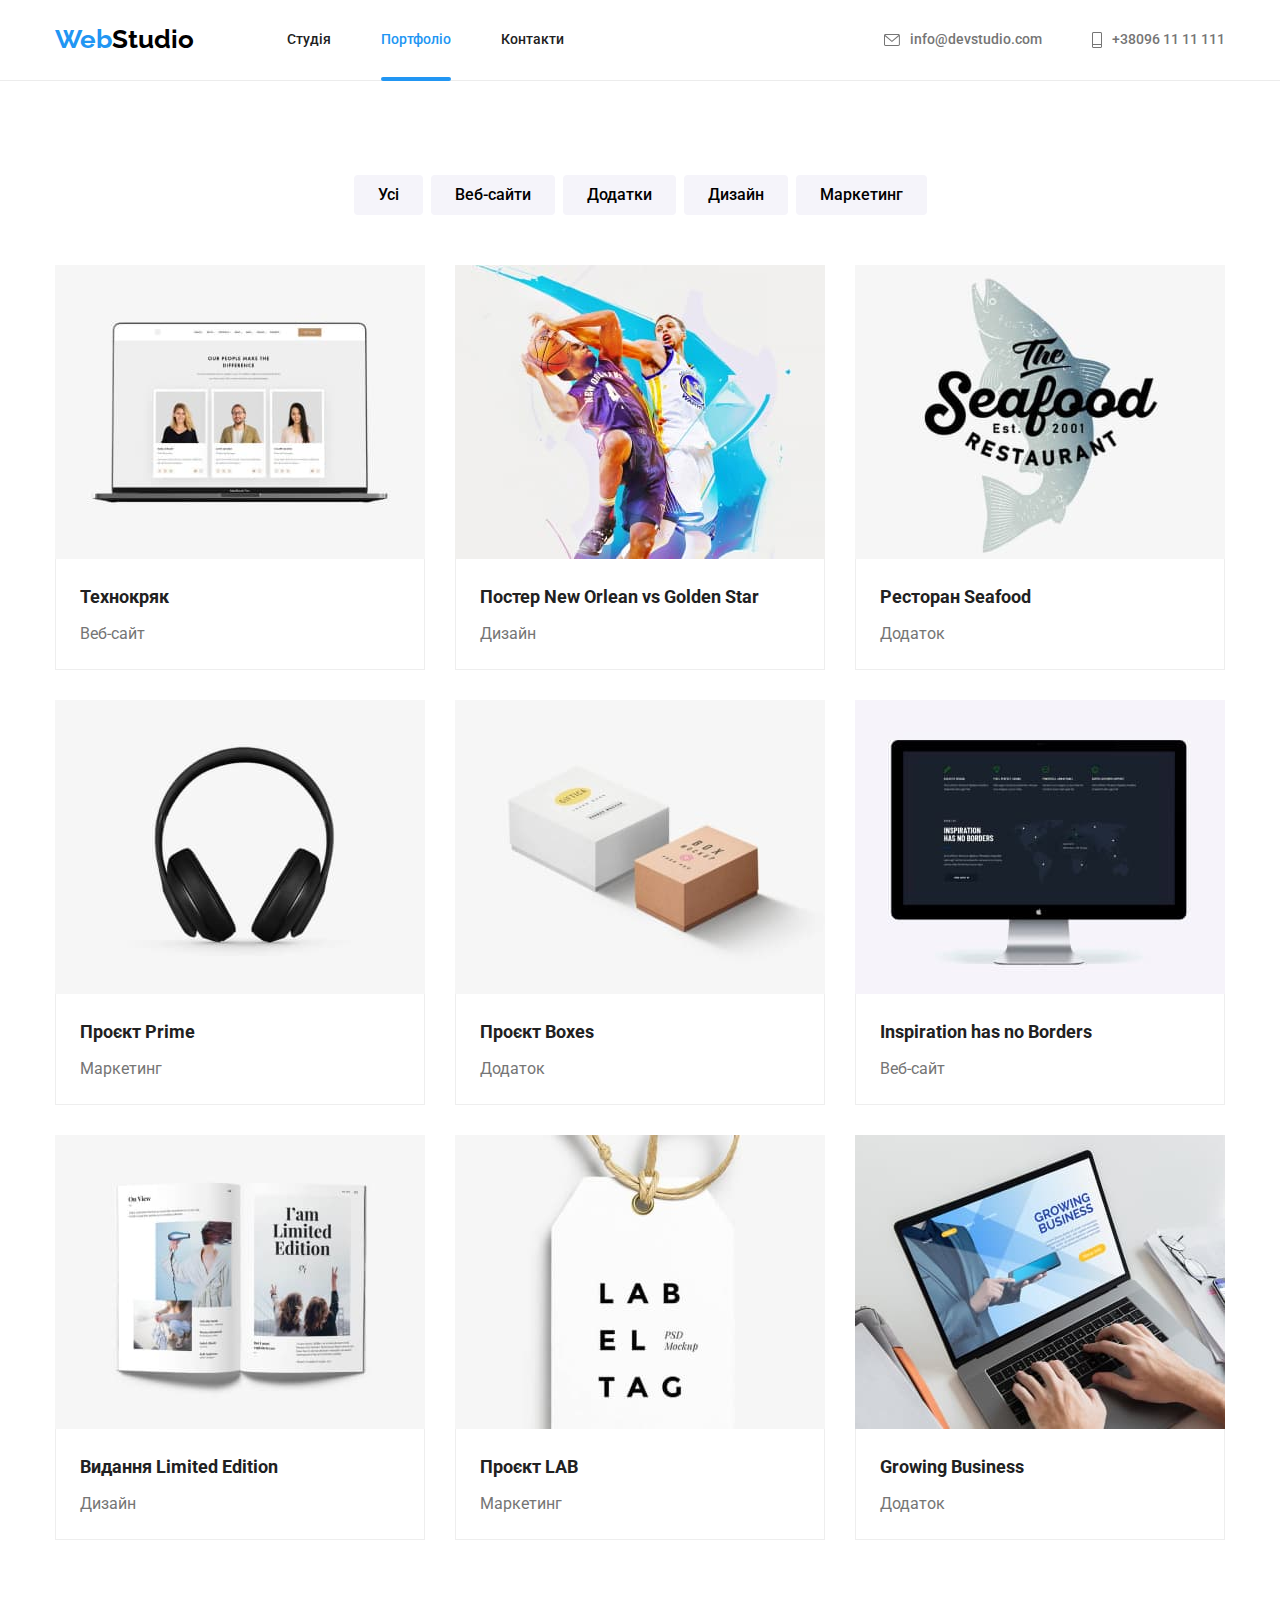
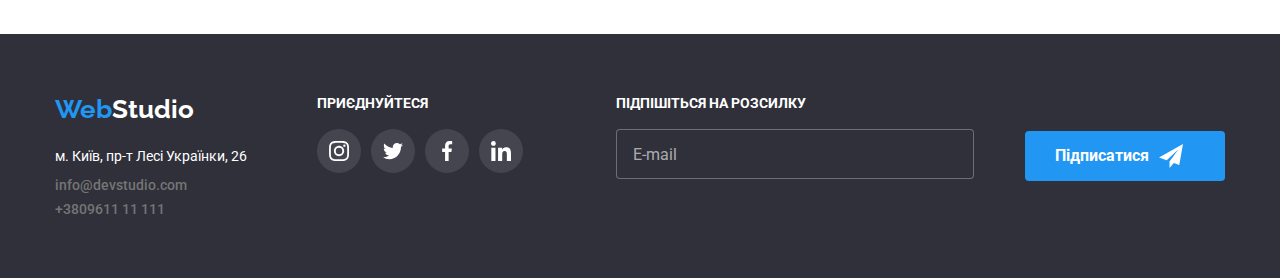
==== portfolio.html @ 1ec8a332 "first-commit" ====
<!DOCTYPE html>
<html lang="uk">
  <head>
    <meta charset="UTF-8">
    <meta http-equiv="X-UA-Compatible" content="IE=edge">
    <meta name="viewport" content="width=device-width, initial-scale=1.0">
    <title>Document</title>
    <link
      rel="stylesheet"
      href="https://cdnjs.cloudflare.com/ajax/libs/modern-normalize/1.0.0/modern-normalize.min.css">
    <link
      href="https://fonts.googleapis.com/css2?family=Raleway:wght@700&family=Roboto:wght@400;500;700;900&display=swap"
      rel="stylesheet">
    <link rel="stylesheet" href="./css/stiles.css">
  </head>
  <body>
    <header class="border">
      <div class="container head-stile">
        <nav class="nav">
          <a href="./index.html" class="logo"><span class="logo-decoration">Web</span>Studio</a>
          <ul class="menu-header">
            <li class="nav-link"><a href="./index.html" class="link">Студія</a></li>
            <li class="nav-link"><a href="./portfolio.html" class="link current">Портфоліо</a></li>
            <li class="nav-link"><a href="#" class="link">Контакти</a></li>
        </ul>
        </nav>
        <ul class="contact-list">
          <li class="contact-header"><a href="mailto:info@devstudio.com" class="contacts">
            <svg class="icon-contact" width="16px" height="12px">
              <use href="./images/icon-sprite.svg#icon-mail"></use>
            </svg>info@devstudio.com</a></li>
          <li class="contact-header"><a href="tel:+380961111111" class="contacts">
            <svg class="icon-contact" width="10px" height="16px">
              <use href="./images/icon-sprite.svg#icon-tel"></use>
            </svg>+38096 11 11 111</a></li>
        </ul>
        </div>
    </header>
    <main>
      <section class="section-position">
        <div class="container">
          <ul class="menu-portfolio">
            <li class="icon-button">
              <button type="button" class="button button-portfolio">Усі</button>
            </li>
            <li class="icon-button">
              <button type="button" class="button button-portfolio">
                Веб-сайти
              </button>
            </li>
            <li class="icon-button">
              <button type="button" class="button button-portfolio">
                Додатки
              </button>
            </li>
            <li class="icon-button">
              <button type="button" class="button button-portfolio">
                Дизайн
              </button>
            </li>
            <li class="icon-button">
              <button type="button" class="button button-portfolio">
                Маркетинг
              </button>
            </li>
          </ul>
          <ul class="products">
            <li class="icon-product">
              <a href="#" class="link-icon-product">
                <div class="product-accent">
                <img src="./images/Технокряк.jpg" alt="Технокряк" width="370">
                <p class="product-description">Ресурс пропонує комплексні пропозиції з різним рівнем функціоналу та сервісів. Все це дозволить відвідувачу отримати вичерпні відомості про компанію чи приватну особу.</p>
                </div>
                <div class="container-product">
                  <h3 class="name-product">Технокряк</h3>
                  <p class="group">Веб-сайт</p>
                </div>
              </a>
            </li>
            <li class="icon-product">
              <a href="#" class="link-icon-product">
                <div class="product-accent">
                <img
                  src="./images/Постер.jpg"
                  alt="Постер New Orlean vs Golden Star"
                  width="370">
                  <p class="product-description">Ресурс пропонує комплексні пропозиції з різним рівнем функціоналу та сервісів. Все це дозволить відвідувачу отримати вичерпні відомості про компанію чи приватну особу.</p>
                </div>
                <div class="container-product">
                  <h3 class="name-product">Постер New Orlean vs Golden Star</h3>
                  <p class="group">Дизайн</p>
                </div>
              </a>
            </li>
            <li class="icon-product">
              <a href="#" class="link-icon-product">
                <div class="product-accent">
                <img
                  src="./images/Ресторан.jpg"
                  alt="Ресторан Seafood"
                  width="370">
                  <p class="product-description">Ресурс пропонує комплексні пропозиції з різним рівнем функціоналу та сервісів. Все це дозволить відвідувачу отримати вичерпні відомості про компанію чи приватну особу.</p>
                </div>
                <div class="container-product">
                  <h3 class="name-product">Ресторан Seafood</h3>
                  <p class="group">Додаток</p>
                </div>
              </a>
            </li>
            <li class="icon-product">
              <a href="#" class="link-icon-product">
                <div class="product-accent">
                <img src="./images/Prime.jpg" alt="Проєкт Prime" width="370">
                <p class="product-description">Ресурс пропонує комплексні пропозиції з різним рівнем функціоналу та сервісів. Все це дозволить відвідувачу отримати вичерпні відомості про компанію чи приватну особу.</p>
                </div>
                <div class="container-product">
                  <h3 class="name-product">Проєкт Prime</h3>
                  <p class="group">Маркетинг</p>
                </div>
              </a>
            </li>
            <li class="icon-product">
              <a href="#" class="link-icon-product">
                <div class="product-accent">
                <img src="./images/Boxes.jpg" alt="Проєкт Boxes" width="370">
                <p class="product-description">Ресурс пропонує комплексні пропозиції з різним рівнем функціоналу та сервісів. Все це дозволить відвідувачу отримати вичерпні відомості про компанію чи приватну особу.</p>
                </div>
                <div class="container-product">
                  <h3 class="name-product">Проєкт Boxes</h3>
                  <p class="group">Додаток</p>
                </div>
              </a>
            </li>
            <li class="icon-product">
              <a href="" class="link-icon-product">
                <div class="product-accent">
                <img
                  src="./images/Inspiration.jpg"
                  alt="Inspiration has no Borders"
                  width="370">
                  <p class="product-description">Ресурс пропонує комплексні пропозиції з різним рівнем функціоналу та сервісів. Все це дозволить відвідувачу отримати вичерпні відомості про компанію чи приватну особу.</p>
                </div>
                <div class="container-product">
                  <h3 class="name-product">Inspiration has no Borders</h3>
                  <p class="group">Веб-сайт</p>
                </div>
              </a>
            </li>
            <li class="icon-product">
              <a href="#" class="link-icon-product">
                <div class="product-accent">
                <img
                  src="./images/Видання.jpg"
                  alt="Видання Limited Edition"
                  width="370">
                  <p class="product-description">Ресурс пропонує комплексні пропозиції з різним рівнем функціоналу та сервісів. Все це дозволить відвідувачу отримати вичерпні відомості про компанію чи приватну особу.</p>
                </div>
                <div class="container-product">
                  <h3 class="name-product">Видання Limited Edition</h3>
                  <p class="group">Дизайн</p>
                </div>
              </a>
            </li>
            <li class="icon-product">
              <a href="#" class="link-icon-product">
                <div class="product-accent">
                <img src="./images/LAB.jpg" alt="Проєкт LAB" width="370">
                <p class="product-description">Ресурс пропонує комплексні пропозиції з різним рівнем функціоналу та сервісів. Все це дозволить відвідувачу отримати вичерпні відомості про компанію чи приватну особу.</p>
                </div>
                <div class="container-product">
                  <h3 class="name-product">Проєкт LAB</h3>
                  <p class="group">Маркетинг</p>
                </div>
              </a>
            </li>
            <li class="icon-product">
              <a href="#" class="link-icon-product">
                <div class="product-accent">
                <img
                  src="./images/Growing.jpg"
                  alt="Growing Business"
                  width="370">
                  <p class="product-description">Ресурс пропонує комплексні пропозиції з різним рівнем функціоналу та сервісів. Все це дозволить відвідувачу отримати вичерпні відомості про компанію чи приватну особу.</p>
                </div>
                <div class="container-product">
                  <h3 class="name-product">Growing Business</h3>
                  <p class="group">Додаток</p>
                </div>
              </a>
            </li>
          </ul>
        </div>
      </section>
    </main>
    <footer class="bg-footer">
      <div class="container footer-position">
        <div class="address-position">
        <a href="./index.html" class="logo logo-footer"><span class="logo-decoration">Web</span>Studio</a>
        <address>
          <ul>
            <li class="decor-address"><a href="https://goo.gl/maps/CPtrU1FHBa2aNyZL9" target="_blank" rel="noopener noreferrer nofollow" class="address">м. Київ, пр-т Лесі Українки, 26</a></li>
            <li class="tell"><a href="mailto:info@devstudio.com" class="contacts">info@devstudio.com</a></li>
            <li><a href="tel:+380961111111" class="contacts">+3809611 11 111</a></li>
          </ul>
        </address>
      </div>
      <div>
      <span class="main-social-link">Приєднуйтеся</span>
      <ul class="footer-social-link">
        <li class="footer-link"><a href="" class="link-footer-icon">
          <svg class="footer-icon" width="20px" height="20px">
            <use href="./images/icon-sprite.svg#icon-instagram"></use>
          </svg>
        </a></li>
        <li class="footer-link"><a href="" class="link-footer-icon">
          <svg class="footer-icon" width="20px" height="20px">
            <use href="./images/icon-sprite.svg#icon-twitter"></use>
          </svg >
        </a></li>
        <li class="footer-link"><a href="" class="link-footer-icon">
          <svg class="footer-icon" width="20px" height="20px">
            <use href="./images/icon-sprite.svg#icon-facebook"></use>
          </svg>
        </a></li>
        <li class="footer-link"><a href="" class="link-footer-icon">
          <svg class="footer-icon" width="20px" height="20px">
            <use href="./images/icon-sprite.svg#icon-linkedin"></use>
          </svg>
        </a></li>
      </ul>
      </div>
      <form action="" class="form-subscription">
        <div class="subscription">
          <label for="subscription" class="subscription-label">Підпішіться на розсилку</label>
          <input type="email" name="subscription" id="subscription" class="subscription-input" placeholder="E-mail">
        </div>
        <button type="submit" class="footer-button">Підписатися 
          <svg width="24px" height="24px" class="subscription-icon">
            <use href="./images/icon-sprite.svg#send"></use>
          </svg>
        </button>
      </form>
      </div>
      </footer>
  </body>
</html>
---- css/stiles.css ----
body {
    font-family: 'Roboto', sans-serif;
    font-style: normal;
    font-weight: 400;
    --dominant-color: #212121;
    --secondary-color:  #757575;
    --accent-color:  #2196F3;
}

*,
*::before,
*::after {
    box-sizing: border-box;
}
h1,
h2,
h3,
h4,
h5,
h6,
p,
ul { 
    margin: 0;
    padding: 0;
} 

a {
    text-decoration: none;
}

ul {
    list-style-type: none;
}

img {
    display: block;
    max-width: 100%;
    height: auto;
}
address{
    font-style: normal;
}
.container {
    width: 1200px;
    padding: 0 15px;
    margin: 0 auto;
    position: relative;
}

                                            /*Header */

                                            /* Logo */
.logo {
    font-family: 'Raleway', sans-serif;
        font-style: normal;
        font-weight: 700;
        font-size: 26px;
        line-height: 1.2;
        color: #000000;
}

.logo.logo-footer {
    display: inline-block;
    margin-bottom: 20px;
    color: #ffffff;
}

.logo .logo-decoration {
    color: var(--accent-color);
}

                                         /* Navigation */
.border{
    border-bottom: 1px solid #ECECEC;
    padding-top: 24px;
    padding-bottom: 25px;  
}

.head-stile {
        display: flex;
        align-items: center;
   
}
.nav {
    display: flex;
    align-items: center;   
}

.menu-header{
    display: flex;
    margin-left: 93px;
}
.contact-list{
    display: flex;
    align-items: center;
    margin-left: auto;
}
.contact-header:not(:last-child){
    margin-right: 50px;
}

.nav-link:not(:last-child){
    margin-right: 50px;
}

.nav-link .link{
    font-weight: 500;
    font-size: 14px;
    line-height: 1.1;
    color: var(--dominant-color);

    transition: color 250ms cubic-bezier(0.4, 0, 0.2, 1);
}
.nav-link{
    position: relative;
}
.nav-link .current.link{
    color: var(--accent-color);
    transition: color 250ms cubic-bezier(0.4, 0, 0.2, 1);
}
.link.current::after{
    display: inline-block;
    content: "";
    height: 4px;
    width: 100%;

    position: absolute;
    left: 0;
    bottom: -32px;
    border-radius: 2px;
    background-color: var(--accent-color);
}
.contacts{
    display: flex;
    align-items: center;
    font-weight: 500;
    font-size: 14px;
    line-height: 1.1;
    text-align: center;
    color: var(--secondary-color);
    fill: var(--secondary-color);

    transition: color 250ms cubic-bezier(0.4, 0, 0.2, 1),
    fill 250ms cubic-bezier(0.4, 0, 0.2, 1);
}

.icon-contact { 
    margin-right: 10px;
    
}


                                           /* accent */
.contacts:hover,
.contacts:focus{
    color: var(--accent-color);
    fill: var(--accent-color);
}

.nav-link .link:hover,
.nav-link .link:focus{
    color: var(--accent-color);
}
.decor-address .address:hover,
.decor-address .address:focus{
    color: var(--accent-color);
}

.hero .button:hover,
.hero .button:focus{
    background-color: #FFFFFF;
    color: var(--dominant-color);
}
.modal-submit:hover,
.modal-submit:focus{
    box-shadow: 0px 4px 4px rgba(0, 0, 0, 0.15);
    cursor: pointer;
}

.modal-input:focus + .modal-icon{
    fill: var(--accent-color);
}
.modal-input:focus,
.modal-textarea:focus{
    border-color:  var(--accent-color);
}
.subscription-input:hover,
.subscription-input:focus{
    filter: drop-shadow(0px 4px 4px rgba(0, 0, 0, 0.15));
}
.modal-button:focus .modal-button-icon,
.modal-button:hover .modal-button-icon{
    fill: var(--accent-color);
}
.footer-button:hover,
.footer-button:focus{
    background-color: #FFFFFF;
    color: var(--dominant-color);
    box-shadow: 0px 4px 4px rgba(0, 0, 0, 0.15);
    cursor: pointer;
}
.footer-button:hover .subscription-icon,
.footer-button:focus .subscription-icon{
    fill: var(--dominant-color);
}
.button-portfolio:hover,
.button-portfolio:focus{
    box-shadow: 0px 3px 1px rgba(0, 0, 0, 0.1), 
    0px 1px 2px rgba(0, 0, 0, 0.08), 
    0px 2px 2px rgba(0, 0, 0, 0.12);
    background-color: var(--accent-color);
    color: #ffffff;
}
.link-icon-product:hover,
.link-icon-product:focus{
    box-shadow: 0px 1px 1px rgba(0, 0, 0, 0.12), 
    0px 4px 4px rgba(0, 0, 0, 0.06), 
    1px 4px 6px rgba(0, 0, 0, 0.16);
}
.link-icon-product:hover .product-description,
.link-icon-product:focus .product-description{
    transform: translateY(0);
}

.link-footer-icon:hover,
.link-footer-icon:focus{
    background-color: var(--accent-color);
}
.designer-social-link:hover,
.designer-social-link:focus{
    background-color: var(--accent-color);
    border-radius: 50%;
}

.designer-social-link:hover .social-icon,
.designer-social-link:focus .social-icon{
    fill: #ffffff;
} 
.icon-client-link:hover,
.icon-client-link:focus{
    border-color: var(--accent-color);}

.icon-client-link:hover .logo-client,
.icon-client-link:focus .logo-client{
    fill: var(--accent-color);
}
                                      /* main index*/
.hero {
    max-width: 1600px;
    height: 600px;
    text-align: center;
    background-color: #2F303A;
    padding: 200px 0;
    margin: 0 auto;
    background-image: linear-gradient(to right, 
    rgba(47, 48, 58, 0.4), rgba(47, 48, 58, 0.4)),
    url("../images/backgraund.jpg");
    background-repeat: no-repeat;
    background-position: center;
    background-size: cover;
}
.hero .title{
    font-weight: 900;
        font-size: 44px;
        line-height: 1.2;
        text-transform: uppercase;
         color: #FFFFFF;

         width: 696px;
         margin-left: auto;
         margin-right: auto;
         margin-bottom: 30px;
}
.hero .button{
    font-weight: 700;
    font-size: 16px;
    line-height: 1.9; 
    border-radius: 4px;
    border-color: transparent;
    color: #FFFFFF;
    background-color: var(--accent-color);

    min-height: 54px;
    min-width: 220px;
    padding: 10px 32px;

    transition: color 250ms cubic-bezier(0.4, 0, 0.2, 1),
background-color 250ms cubic-bezier(0.4, 0, 0.2, 1);
}

.section-position{
    padding-top: 94px;
    padding-bottom: 94px;

}
.benefits-section{
    padding-bottom: 0;
}
.button {
background: #F5F4FA;
cursor: pointer;

/* transition: color 250ms cubic-bezier(0.4, 0, 0.2, 1),
background-color 250ms cubic-bezier(0.4, 0, 0.2, 1); */
}
.name-section{
    font-weight: 700;
        font-size: 36px;
        line-height: 1.16;
        color: var(--dominant-color);
        text-align: center;

        margin-bottom: 50px;
}
.benefits-list{
    display: flex;
}
.benefits{
    text-align: left;
    width: 270px;
}
.benefits:not(:last-child){
    margin-right: 30px;
}
.benefits-container{
    display: flex;
    align-items: center;
    justify-content: center;
    width: 100%;
    height: 120px;
    background-color: #F5F4FA;
    border-radius: 4px;
    margin-bottom: 30px;
    padding: auto; 
}

.benefits .benefits-title{
    font-weight: 700;
        font-size: 14px;
        line-height: 1.14;
        color: var(--dominant-color);

        margin-bottom: 10px;
}
.benefits .text {
font-weight: 400;
    font-size: 14px;
    line-height: 1.7;
    color: var(--secondary-color);
}
.our-work{
    display: flex;
}
.work:not(:last-child){
    margin-right: 30px;
}
.work {
    position: relative;
}
.work-name {
    font-style: normal;
font-weight: 700;
font-size: 14px;
line-height: 0.8px;
text-transform: uppercase;
color: #FFFFFF;

    display: flex;
    justify-content: center;
    align-items: center;
    width: 370px;
    height: 70px;
    text-align: center;
    background: rgba(47, 48, 58, 0.8);

    position: absolute;
    bottom: 0;
}

.team {
    background-color: #F5F4FA;
}
.team .team-title {
    font-weight: 500;
        font-size: 16px;
        line-height: 1.18;
        color: var(--dominant-color);

        padding-top: 30px;
        margin-bottom: 10px;
}
.team .position {
    font-weight: 400;
        font-size: 16px;
        line-height: 1.18;
        color: var(--secondary-color);

        padding-bottom: 16px;
}

.team-wrap{
    display: flex;
}
.icon-team:not(:last-child){
    margin-right: 30px;
}

.icon-team{
    text-align: center;
    background-color: #ffffff;
    box-shadow: 0px 1px 3px rgba(0, 0, 0, 0.12), 
    0px 1px 1px rgba(0, 0, 0, 0.14), 
    0px 2px 1px rgba(0, 0, 0, 0.2);
    border-radius: 0px 0px 4px 4px;
    border-color: transparent;  
    width: 270px;
}
.list-social-link{
    display: flex;
    justify-content: center;
    padding-bottom: 30px;
}

.designer-social-link, .link-footer-icon {
    display: flex;
    align-items: center;
    justify-content: center;
    width: 44px;
    height: 44px;
    color: #AFB1B8;
    
}

.designer-social-link{
    transition: background-color 250ms cubic-bezier(0.4, 0, 0.2, 1),
    border-radius 250ms cubic-bezier(0.4, 0, 0.2, 1);
}
.link-footer-icon{
    background: rgba(255, 255, 255, 0.1);
    border-radius: 50%;
    cursor: pointer;

    transition: background-color 250ms cubic-bezier(0.4, 0, 0.2, 1);
}
.social-icon{
    fill: #AFB1B8;

    transition: fill 250ms cubic-bezier(0.4, 0, 0.2, 1);
}
.team-link:not(:last-child){
    margin-right: 10px;
}
.regular-customers{
    display: flex;
}

.icon-client-link{
    display: flex;
    align-items: center;
    justify-content: center;
    width: 170px;
    height: 92px;
    border: 1px solid #AFB1B8;
    border-radius: 4px;
    
    transition: border-color 250ms cubic-bezier(0.4, 0, 0.2, 1);
}
.icon-client:not(:last-child){
    margin-right: 30px;
}
.logo-client{
    fill: #AFB1B8;

    transition: fill 250ms cubic-bezier(0.4, 0, 0.2, 1);
}
.backdrop{
    position: fixed;
    top: 0;
    left: 0;
    width: 100%;
    height: 100%;
    background: rgba(0, 0, 0, 0.2);

    opacity: 1;
    transition: opacity 250ms cubic-bezier(0.4, 0, 0.2, 1);
}
.modal{
    position: absolute;
    top: 50%;
    left: 50%;
    
    width: 528px;
    padding: 40px;

    text-align: center;
    background: #FFFFFF;
    box-shadow: 0px 1px 3px rgba(0, 0, 0, 0.12), 0px 1px 1px rgba(0, 0, 0, 0.14), 0px 2px 1px rgba(0, 0, 0, 0.2);
    border-radius: 4px;

    transform: translate(-50%, -50%) scale(1);
    opacity: 1;
    transition: transform 250ms cubic-bezier(0.4, 0, 0.2, 1),
    opacity 250ms cubic-bezier(0.4, 0, 0.2, 1);
}
.modal-name{
    font-style: normal;
    font-weight: 700;
    font-size: 20px;
    line-height: 23px;
    text-align: center;

     color: var(--dominant-color);

     margin-bottom: 12px;
}

.modal-wrap{
    position: relative;

    display: flex;
    flex-direction: column;
    margin-bottom: 10px;
}



.modal-label{
    display: flex;
    text-align: left;
    margin-bottom: 4px;

    font-style: normal;
    font-size: 12px;
    line-height: 0.875;

    color: var(--secondary-color);
    cursor: pointer;
}
.modal-input{
    width: 100%;
    padding: 12px 42px;

    border: 1px solid rgba(33, 33, 33, 0.2);
    border-radius: 4px;
    cursor: pointer;
    outline: none;

    transition: border-color 250ms cubic-bezier(0.4, 0, 0.2, 1);
}
.modal-icon{
    position: absolute;
    left: 15px;
    bottom: 14px;

    fill: var(--dominant-color);

    transition: fill 250ms cubic-bezier(0.4, 0, 0.2, 1);
}
.modal-textarea{
    display: inline-block;
    resize: none;
    width: 100%;
    height: 120px;
    padding: 12px 16px;
    margin-bottom: 10px;

    border: 1px solid rgba(33, 33, 33, 0.2);
    border-radius: 4px;
    cursor: pointer;
    outline: none;

    transition: border-color 250ms cubic-bezier(0.4, 0, 0.2, 1);
}
.modal-textarea::placeholder{
    font-style: normal;
    font-weight: 400;
    font-size: 12px;
    line-height: 0.857;

    color: rgba(117, 117, 117, 0.5);
}
.modal-button{
    position: absolute;
    top: 8px;
    right: 8px;

    display: flex;
    align-items: center;
    justify-content: center;
    width: 30px;
    height: 30px;

    background: #FFFFFF;
    border: 1px solid rgba(0, 0, 0, 0.1);
    border-radius: 50%;
    cursor: pointer;
}
.modal-button-icon{
    transition: fill 250ms cubic-bezier(0.4, 0, 0.2, 1);
}

.checkbox-control {
    position: relative;
    display: flex;
    align-items: center;
    justify-content: center;
    margin-bottom: 30px;
}

.checkbox-label {
    display: block;
    padding-left: 8px;
  font-size: 14px;
  line-height: 1.71;
  letter-spacing: 0.03em;
  color: var(--secondary-color);
  cursor: pointer;
  }

  .checkbox-link{
    text-decoration: underline;
    color: var(--accent-color);
  }

.checkbox-input {
      appearance: none;
    -webkit-appearance: none;
    -moz-appearance: none;
  }

 
.checkbox-input {
    width: 16px;
    height: 15px;     
    display: flex;
    align-items: center;
    justify-content: center;
}

.checkbox-border  {
    position: absolute;
    top: 50%;
    left: 20px;
    fill: transparent;
    transform: translateY(-50%);
    width: 16px;
    height: 15px;
    border: 2px solid rgba(33, 33, 33, 1);
    border-radius: 2px;
    background-color: #ffffff;
    z-index: -1;
    transition: background-color 250ms cubic-bezier(0.4, 0, 0.2, 1),
    fill 250ms cubic-bezier(0.4, 0, 0.2, 1),
    border 250ms cubic-bezier(0.4, 0, 0.2, 1);
}

.checkbox-input:checked + .checkbox-border  {
    border: transparent;
    background-color: var(--accent-color);
    fill: #ffffff;
  }
.modal-submit{
    font-style: normal;
    font-weight: 700;
    font-size: 16px;
    line-height: 0.533;
    color: #ffffff;

    width: 200px;
    height: 50px;
    background: #2196F3;
    border-radius: 4px;
    border-color: transparent;

    transition: box-shadow 250ms cubic-bezier(0.4, 0, 0.2, 1),
    color 250ms cubic-bezier(0.4, 0, 0.2, 1),
    background-color 250ms cubic-bezier(0.4, 0, 0.2, 1);
}

.backdrop.is-hidden .modal{
    transform: translate(-50%, -50%) scale(0.5);
    opacity: 0;
}

.backdrop.is-hidden{
    opacity: 0;
    pointer-events: none;
    visibility: inherit;
}
                                  /* main portfolio */
.menu-portfolio{
    display: flex;
    justify-content: center;
    margin-bottom: 50px;
}
.icon-button:not(:last-child){
    margin-right: 8px;
}
.button-portfolio {
    font-family: inherit;
    font-style: normal;
    font-weight: 500;
    font-size: 16px;
    line-height: 1.5;
    border-color: transparent;
    border-radius: 4px;
    padding: 6px 22px;

    transition: box-shadow 250ms cubic-bezier(0.4, 0, 0.2, 1),
    color 250ms cubic-bezier(0.4, 0, 0.2, 1),
    background-color 250ms cubic-bezier(0.4, 0, 0.2, 1);;
}

.products{
    display: flex;
    flex-wrap: wrap;
}
.icon-product{
    margin-right: 30px;
    margin-bottom: 30px;
}

.link-icon-product{
    display: block;
    width: 370px;

    transition: box-shadow 250ms cubic-bezier(0.4, 0, 0.2, 1);
}
.icon-product:nth-child(3n){
    margin-right: 0px;
}
.icon-product:nth-last-child(-n+3){
    margin-bottom: 0px;
}
.product-accent{
    position: relative;
    overflow: hidden;
    
}
.product-description{
    display: flex;
    justify-content: center;
    align-items: center;
    position: absolute;
    top: 0;
    left: 0;
    width: 100%;
    height: 100%;

    font-style: normal;
    font-weight: 400;
    font-size: 18px;
    line-height: 28px;

    padding: 63px 24px;
    color: #ffffff;
    background: rgba(33, 150, 243, 0.9);

    transform: translateY(101%);
    transition: transform 250ms cubic-bezier(0.4, 0, 0.2, 1);
}

.container-product{
    border: 1px solid #EEEEEE;
    border-top: none;
    padding: 20px 24px;
}
.link-icon-product .name-product {
    font-weight: 700;
font-size: 18px;
line-height: 2;
color: var(--dominant-color);

margin-bottom: 4px;
}
.link-icon-product .group {
    font-weight: 400;
font-size: 16px;
line-height: 1.87;
color: var(--secondary-color);
}

                                      /* footer */
.bg-footer{
    background-color: #2F303A;
    padding-top: 60px;
    padding-bottom: 60px;
}
.bg-footer .container{
    position: relative;
    text-align: left;
}
.address-position{
    margin-right: 70px;
}

.decor-address{
    margin-bottom: 9px;
}

.tell{
    margin-bottom: 9px;
}


.bg-footer .address {
    font-style: normal;
    font-weight: 400;
        font-size: 14px;
        line-height: 1.7;
        color: #FFFFFF;

        transition: color 250ms cubic-bezier(0.4, 0, 0.2, 1);
}

.main-social-link{
    display: inline-block;
    font-style: normal;
    font-weight: 700;
    font-size: 14px;
    line-height: 0.875;
    text-transform: uppercase;

    color: #FFFFFF;

    margin-bottom: 20px;
}
.footer-social-link {
    display: flex;
}

.footer-position{
    display: flex;
}

.footer-link:not(:last-child){
    margin-right: 10px;
}
.footer-icon{
    fill: #ffffff;
}
.form-subscription{
    display: flex;
    margin-left: 93px;
}

.footer-button{
    position: absolute;
    right: 15px;
    top:  50%;
    transform: translateY(-50%);
    font-style: normal;
    font-weight: 700;
    font-size: 16px;
    line-height: 0.533;
    text-align: center;

    width: 200px;
    height: 50px;
    padding-top: 10px;
    padding-bottom: 10px;
    padding-left: 28px;
    border-radius: 4px;
    border-color: transparent;
    color: #FFFFFF;
    background-color: var(--accent-color);

    display: flex;
    align-items: center;

    transition: box-shadow 250ms cubic-bezier(0.4, 0, 0.2, 1),
    color 250ms cubic-bezier(0.4, 0, 0.2, 1),
    background-color 250ms cubic-bezier(0.4, 0, 0.2, 1);
}
.subscription-icon{
    fill: #ffffff;
    margin-left: 10px;

    transition: fill 250ms cubic-bezier(0.4, 0, 0.2, 1);
}

.subscription{
    width: 358px;
    margin-right: 12px;
}

.subscription-label{
    display: inline-block;
    color: #ffffff;
    font-style: normal;
font-weight: 700;
font-size: 14px;
line-height: 0.875;
text-transform: uppercase;
cursor: pointer;

margin-bottom: 20px;
}
.subscription-input{
    width: 100%;
    height: 50px;
    padding: 15px 16px;
    border: 1px solid rgba(255, 255, 255, 0.3);
    border-radius: 4px;
    background-color: #2F303A;
    cursor: pointer;
    outline: none;
    color: rgba(255, 255, 255, 0.6);

    transition: filter 250ms cubic-bezier(0.4, 0, 0.2, 1);
}
.subscription-input::placeholder{
    font-style: normal;
    font-weight: 400;
    font-size: 16px;
    line-height: 0.8;

    color: rgba(255, 255, 255, 0.6);
}
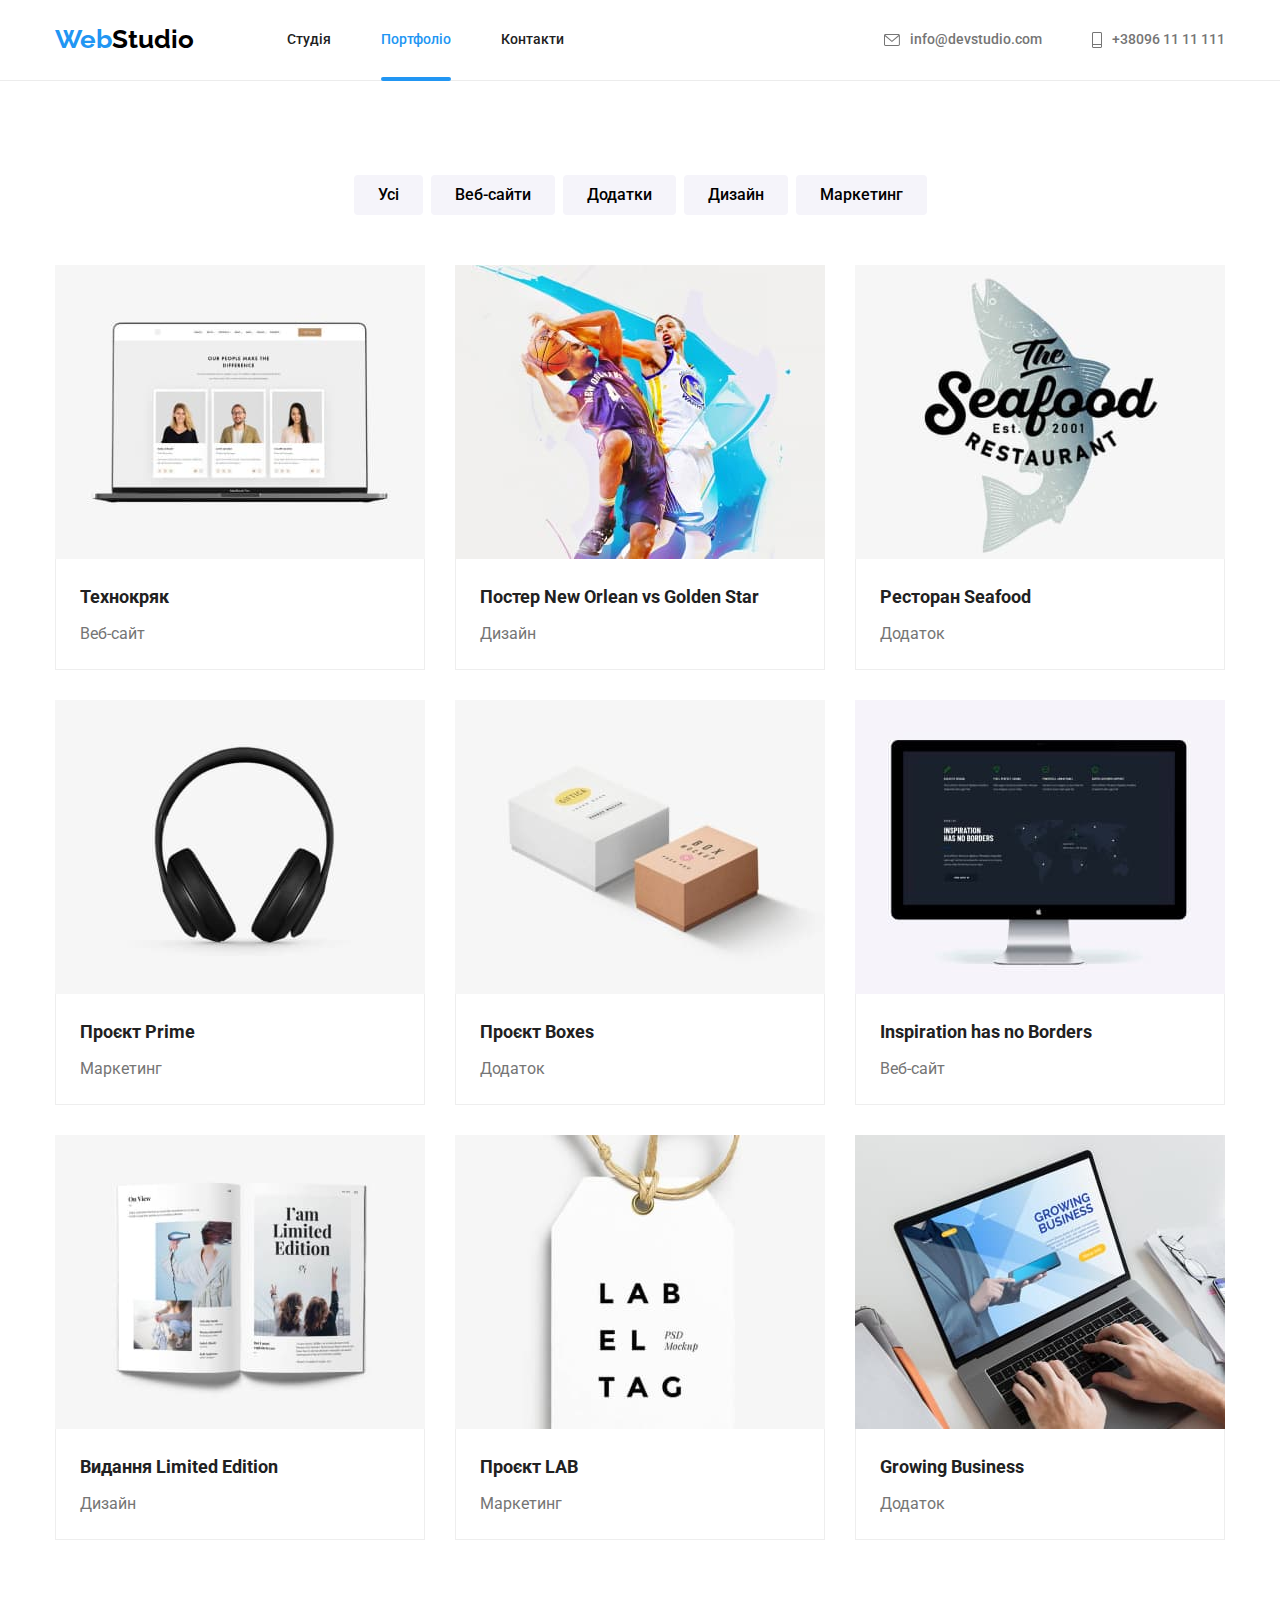
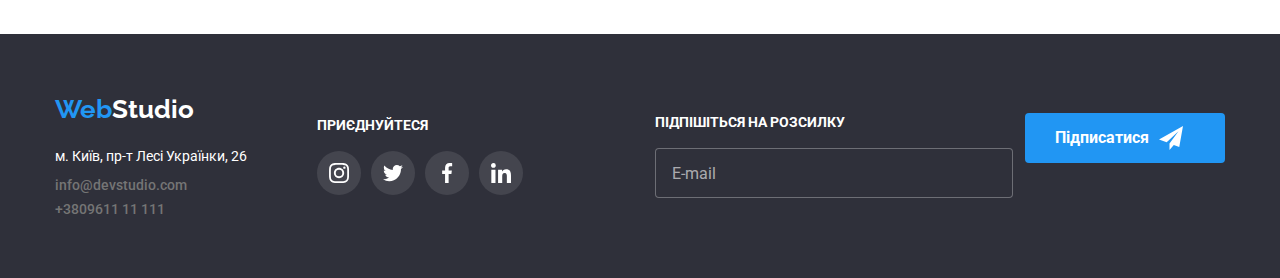
==== commit fc11798d: "finish-commit" ====
--- a/portfolio.html
+++ b/portfolio.html
@@ -229,7 +229,7 @@
         </a></li>
       </ul>
       </div>
-      <form action="" class="form-subscription">
+      <form class="form-subscription">
         <div class="subscription">
           <label for="subscription" class="subscription-label">Підпішіться на розсилку</label>
           <input type="email" name="subscription" id="subscription" class="subscription-input" placeholder="E-mail">
--- a/css/stiles.css
+++ b/css/stiles.css
@@ -490,6 +490,7 @@
     left: 50%;
     
     width: 528px;
+    height: 581px;
     padding: 40px;
 
     text-align: center;
@@ -531,14 +532,15 @@
 
     font-style: normal;
     font-size: 12px;
-    line-height: 0.875;
+    line-height: 1.17;
 
     color: var(--secondary-color);
     cursor: pointer;
 }
 .modal-input{
     width: 100%;
-    padding: 12px 42px;
+    padding: 10px 42px;
+    line-height: 1.125; 
 
     border: 1px solid rgba(33, 33, 33, 0.2);
     border-radius: 4px;
@@ -562,7 +564,7 @@
     width: 100%;
     height: 120px;
     padding: 12px 16px;
-    margin-bottom: 10px;
+    
 
     border: 1px solid rgba(33, 33, 33, 0.2);
     border-radius: 4px;
@@ -571,6 +573,9 @@
 
     transition: border-color 250ms cubic-bezier(0.4, 0, 0.2, 1);
 }
+.wrap-textarea{
+    margin-bottom: 20px;
+}
 .modal-textarea::placeholder{
     font-style: normal;
     font-weight: 400;
@@ -609,7 +614,7 @@
 
 .checkbox-label {
     display: block;
-    padding-left: 8px;
+    padding-left: 20px;
   font-size: 14px;
   line-height: 1.71;
   letter-spacing: 0.03em;
@@ -626,6 +631,10 @@
       appearance: none;
     -webkit-appearance: none;
     -moz-appearance: none;
+    width: 1px; 
+    height: 1px; 
+    opacity: 0; 
+    position: absolute; 
   }
 
  
@@ -635,6 +644,8 @@
     display: flex;
     align-items: center;
     justify-content: center;
+
+    cursor: pointer;
 }
 
 .checkbox-border  {
@@ -831,6 +842,7 @@
 
 .footer-position{
     display: flex;
+    align-items: center;
 }
 
 .footer-link:not(:last-child){
@@ -841,14 +853,18 @@
 }
 .form-subscription{
     display: flex;
-    margin-left: 93px;
-}
-
+    align-items: flex-start;
+    margin-left: auto;
+}
+.wrap-submit{
+    padding-top: 35.5px;
+}
 .footer-button{
-    position: absolute;
+    /* position: absolute;
     right: 15px;
     top:  50%;
-    transform: translateY(-50%);
+    transform: translateY(-50%); */
+
     font-style: normal;
     font-weight: 700;
     font-size: 16px;
@@ -857,6 +873,7 @@
 
     width: 200px;
     height: 50px;
+    margin-left: auto;
     padding-top: 10px;
     padding-bottom: 10px;
     padding-left: 28px;
@@ -872,6 +889,7 @@
     color 250ms cubic-bezier(0.4, 0, 0.2, 1),
     background-color 250ms cubic-bezier(0.4, 0, 0.2, 1);
 }
+
 .subscription-icon{
     fill: #ffffff;
     margin-left: 10px;
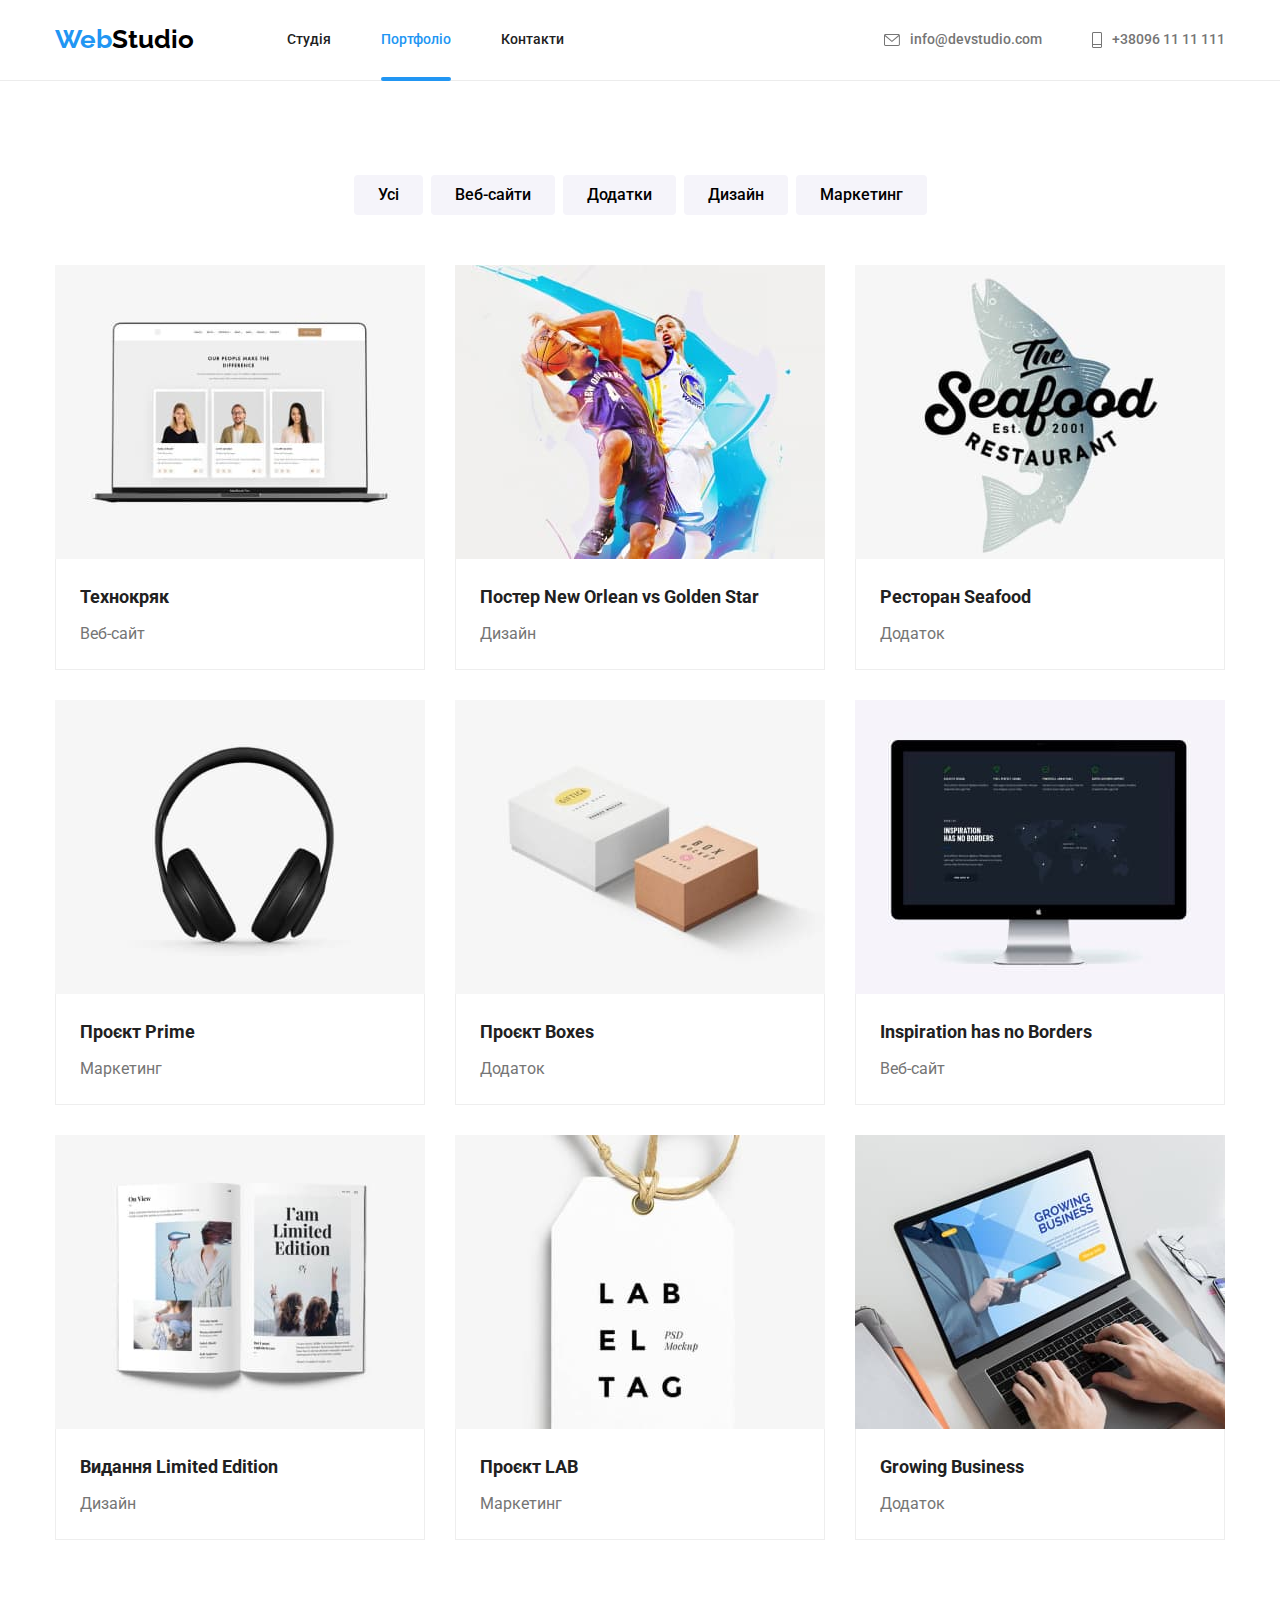
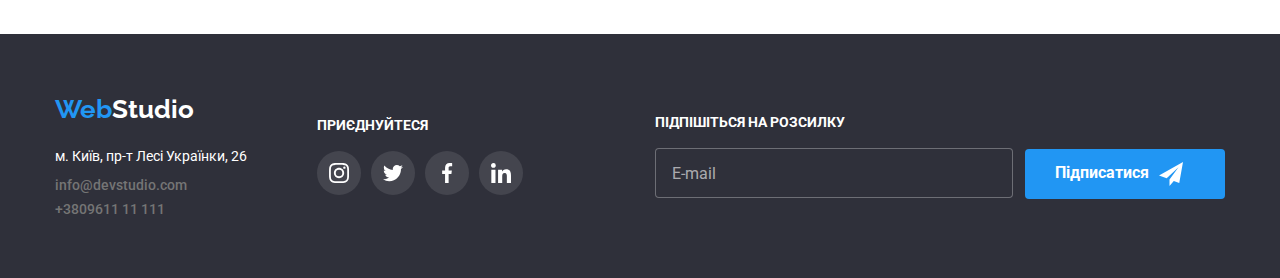
==== commit 2b346e37: "finish-work" ====
--- a/portfolio.html
+++ b/portfolio.html
@@ -234,11 +234,13 @@
           <label for="subscription" class="subscription-label">Підпішіться на розсилку</label>
           <input type="email" name="subscription" id="subscription" class="subscription-input" placeholder="E-mail">
         </div>
-        <button type="submit" class="footer-button">Підписатися 
-          <svg width="24px" height="24px" class="subscription-icon">
-            <use href="./images/icon-sprite.svg#send"></use>
-          </svg>
-        </button>
+        <div class="wrap-submit">
+          <button type="submit" class="footer-button">Підписатися 
+            <svg width="24px" height="24px" class="subscription-icon">
+              <use href="./images/icon-sprite.svg#send"></use>
+            </svg>
+          </button>
+        </div>
       </form>
       </div>
       </footer>
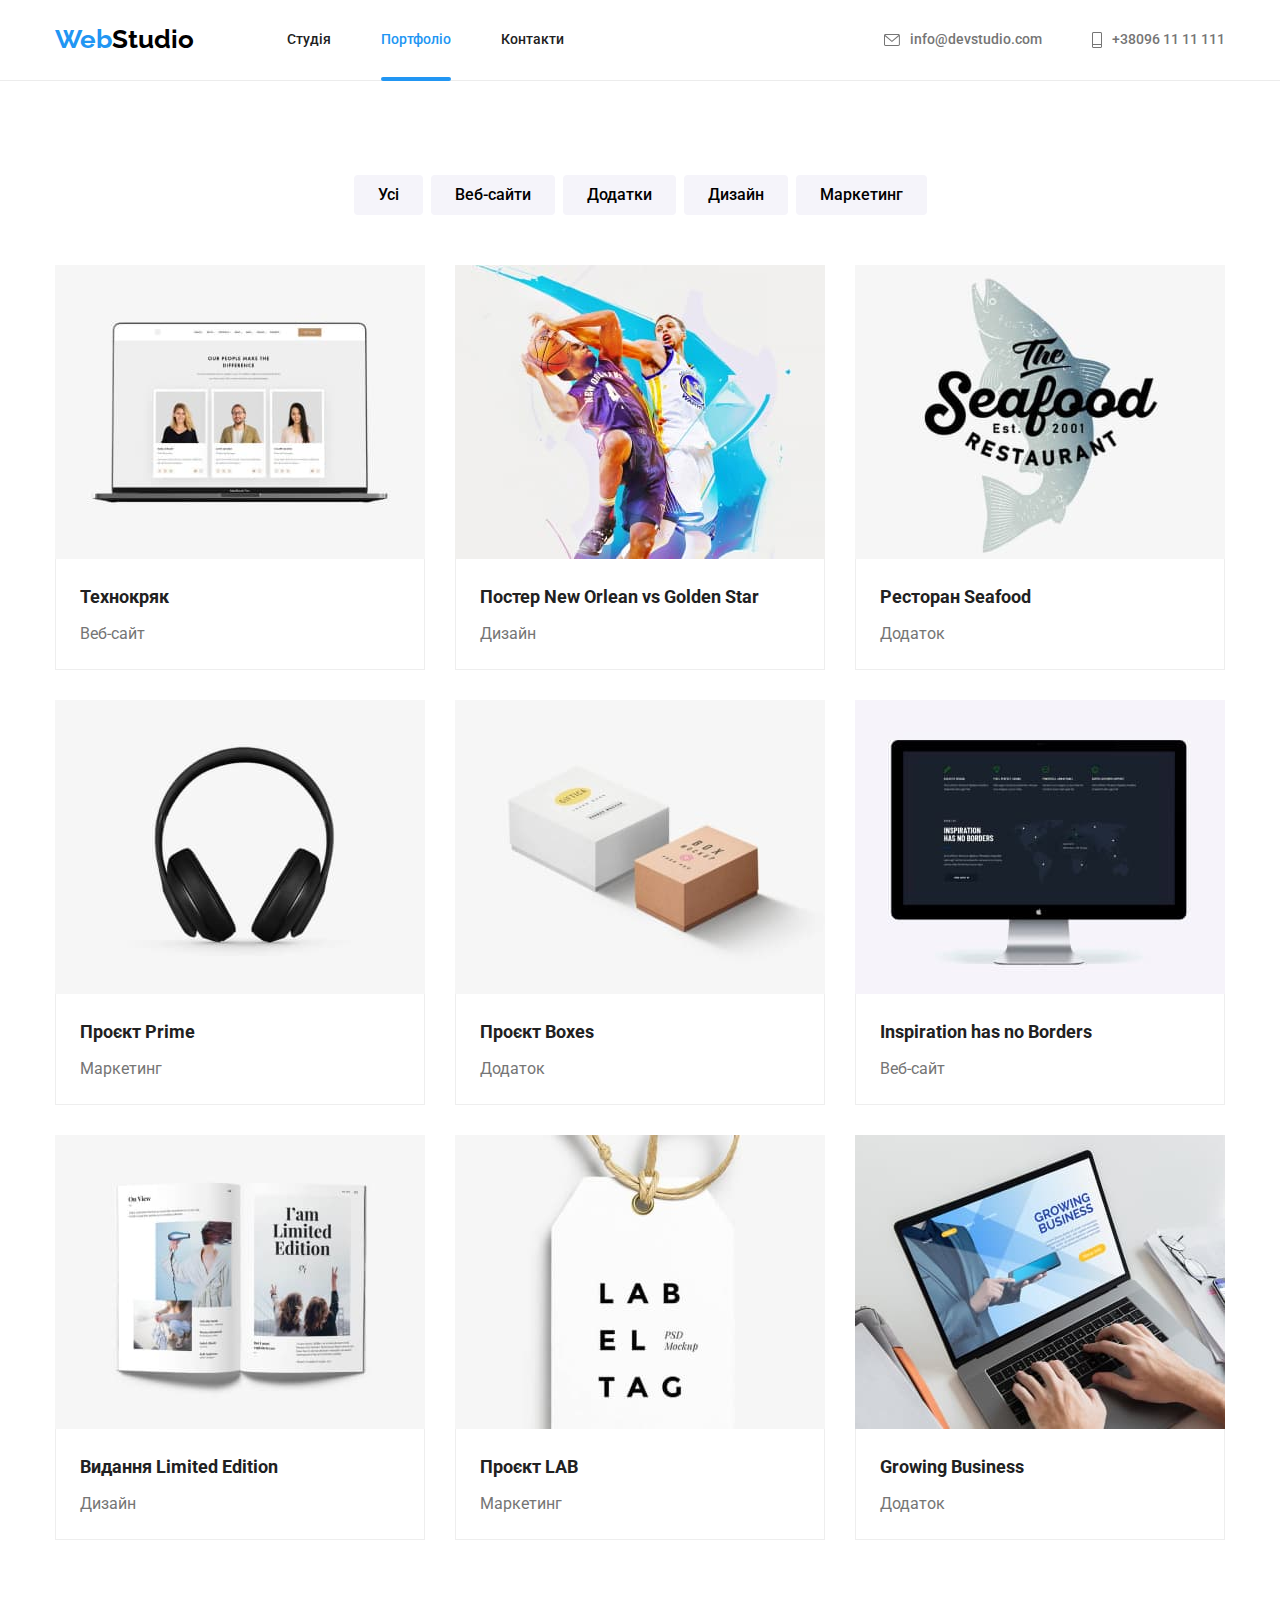
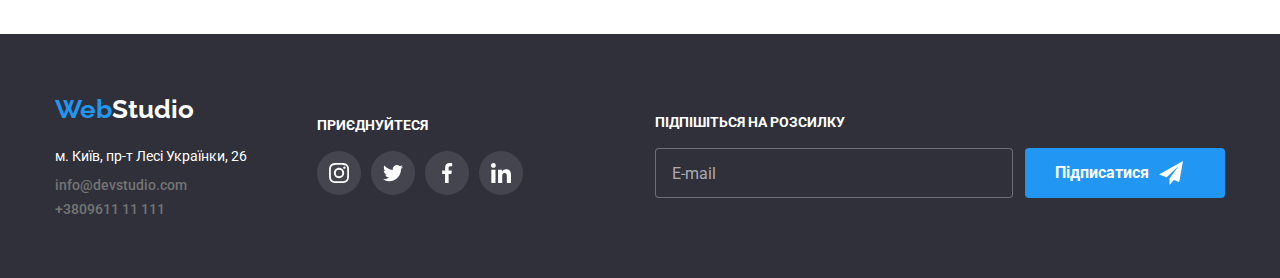
==== commit 4f73bdb4: "commit-finishwork" ====
--- a/portfolio.html
+++ b/portfolio.html
@@ -234,13 +234,11 @@
           <label for="subscription" class="subscription-label">Підпішіться на розсилку</label>
           <input type="email" name="subscription" id="subscription" class="subscription-input" placeholder="E-mail">
         </div>
-        <div class="wrap-submit">
-          <button type="submit" class="footer-button">Підписатися 
-            <svg width="24px" height="24px" class="subscription-icon">
-              <use href="./images/icon-sprite.svg#send"></use>
-            </svg>
-          </button>
-        </div>
+        <button type="submit" class="footer-button">Підписатися 
+          <svg width="24px" height="24px" class="subscription-icon">
+            <use href="./images/icon-sprite.svg#send"></use>
+          </svg>
+        </button>
       </form>
       </div>
       </footer>
--- a/css/stiles.css
+++ b/css/stiles.css
@@ -628,24 +628,25 @@
   }
 
 .checkbox-input {
-      appearance: none;
-    -webkit-appearance: none;
-    -moz-appearance: none;
-    width: 1px; 
-    height: 1px; 
     opacity: 0; 
     position: absolute; 
+
+    transition: opacity 250ms cubic-bezier(0.4, 0, 0.2, 1);
   }
 
  
 .checkbox-input {
-    width: 16px;
-    height: 15px;     
-    display: flex;
-    align-items: center;
-    justify-content: center;
+    width: 1px; 
+    height: 1px;   
+    position: absolute;
+    opacity: 0;
+    /* display: flex;
+    align-items: center;
+    justify-content: center; */
 
     cursor: pointer;
+
+    transition: opacity 250ms cubic-bezier(0.4, 0, 0.2, 1);
 }
 
 .checkbox-border  {
@@ -669,6 +670,10 @@
     border: transparent;
     background-color: var(--accent-color);
     fill: #ffffff;
+
+    transition: background-color 250ms cubic-bezier(0.4, 0, 0.2, 1),
+    fill 250ms cubic-bezier(0.4, 0, 0.2, 1),
+    border 250ms cubic-bezier(0.4, 0, 0.2, 1);
   }
 .modal-submit{
     font-style: normal;
@@ -853,11 +858,8 @@
 }
 .form-subscription{
     display: flex;
-    align-items: flex-start;
+    align-items: end;
     margin-left: auto;
-}
-.wrap-submit{
-    padding-top: 35.5px;
 }
 .footer-button{
     /* position: absolute;
